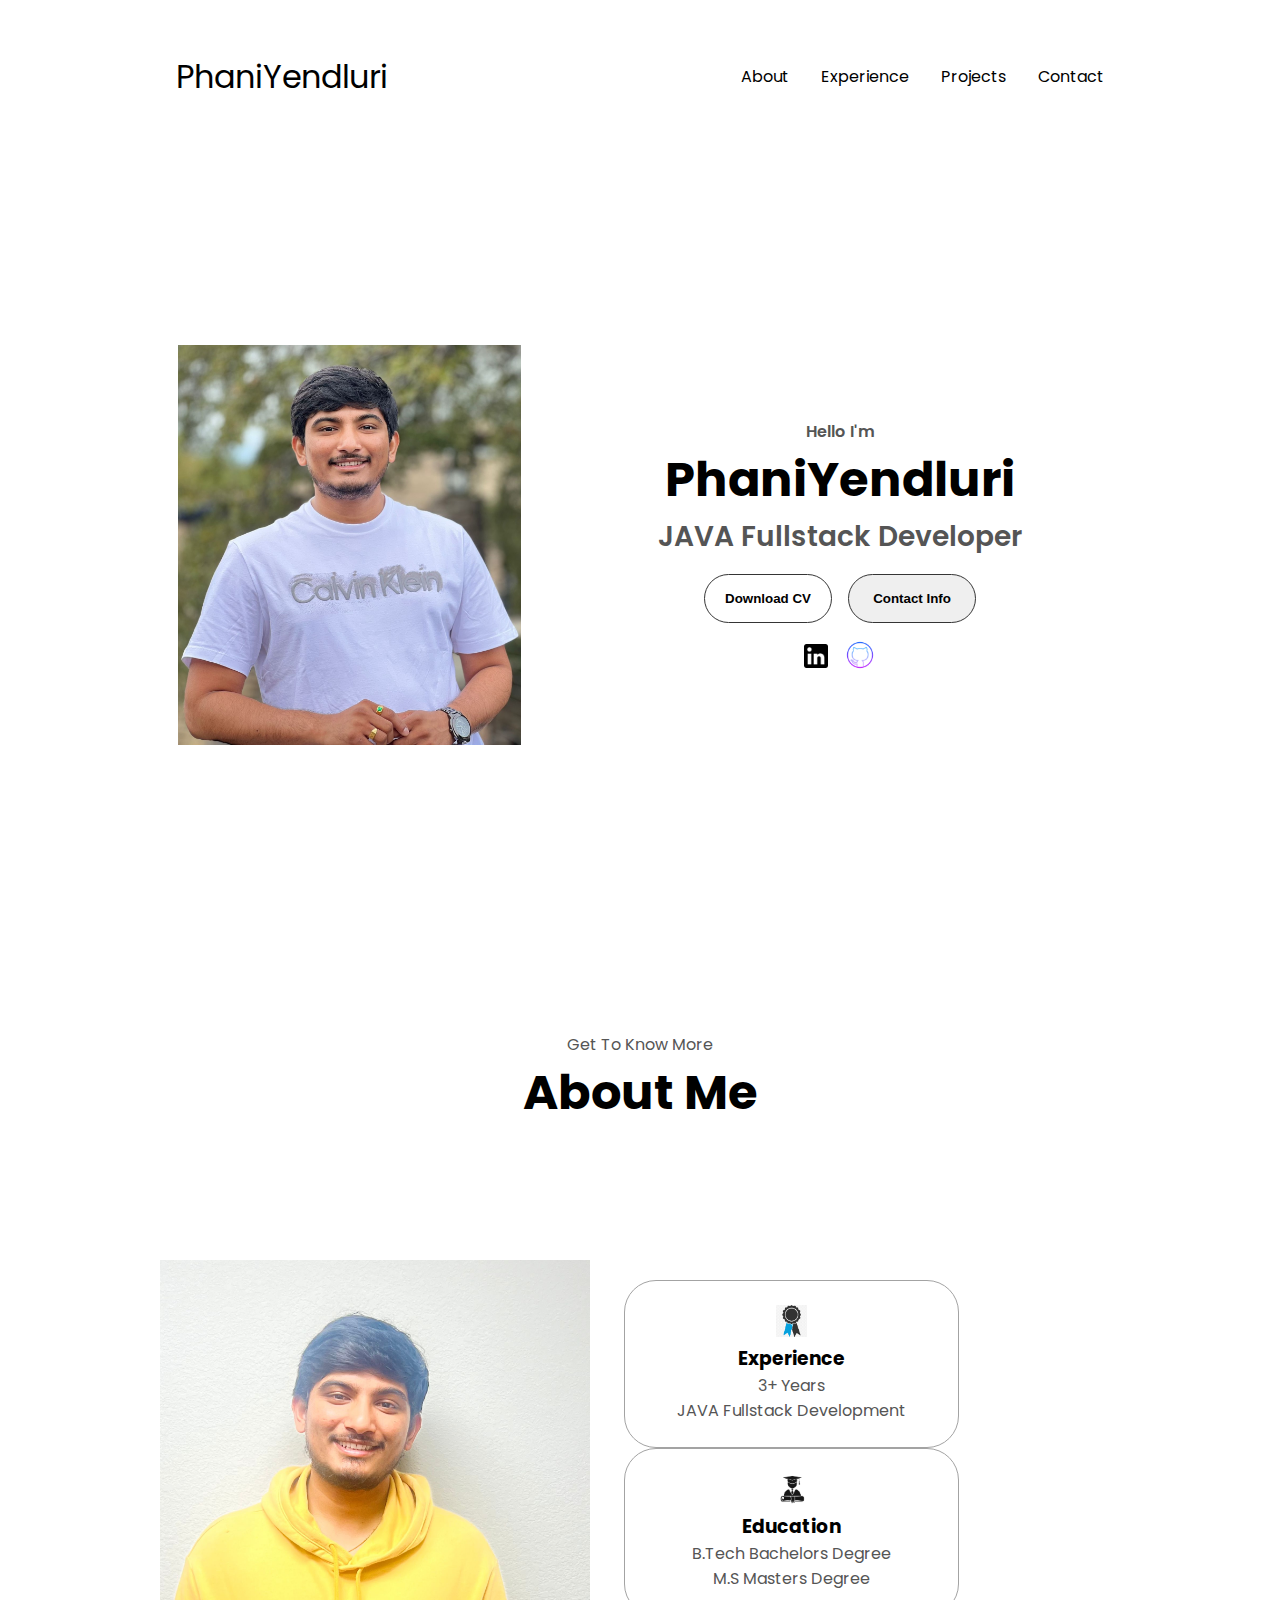
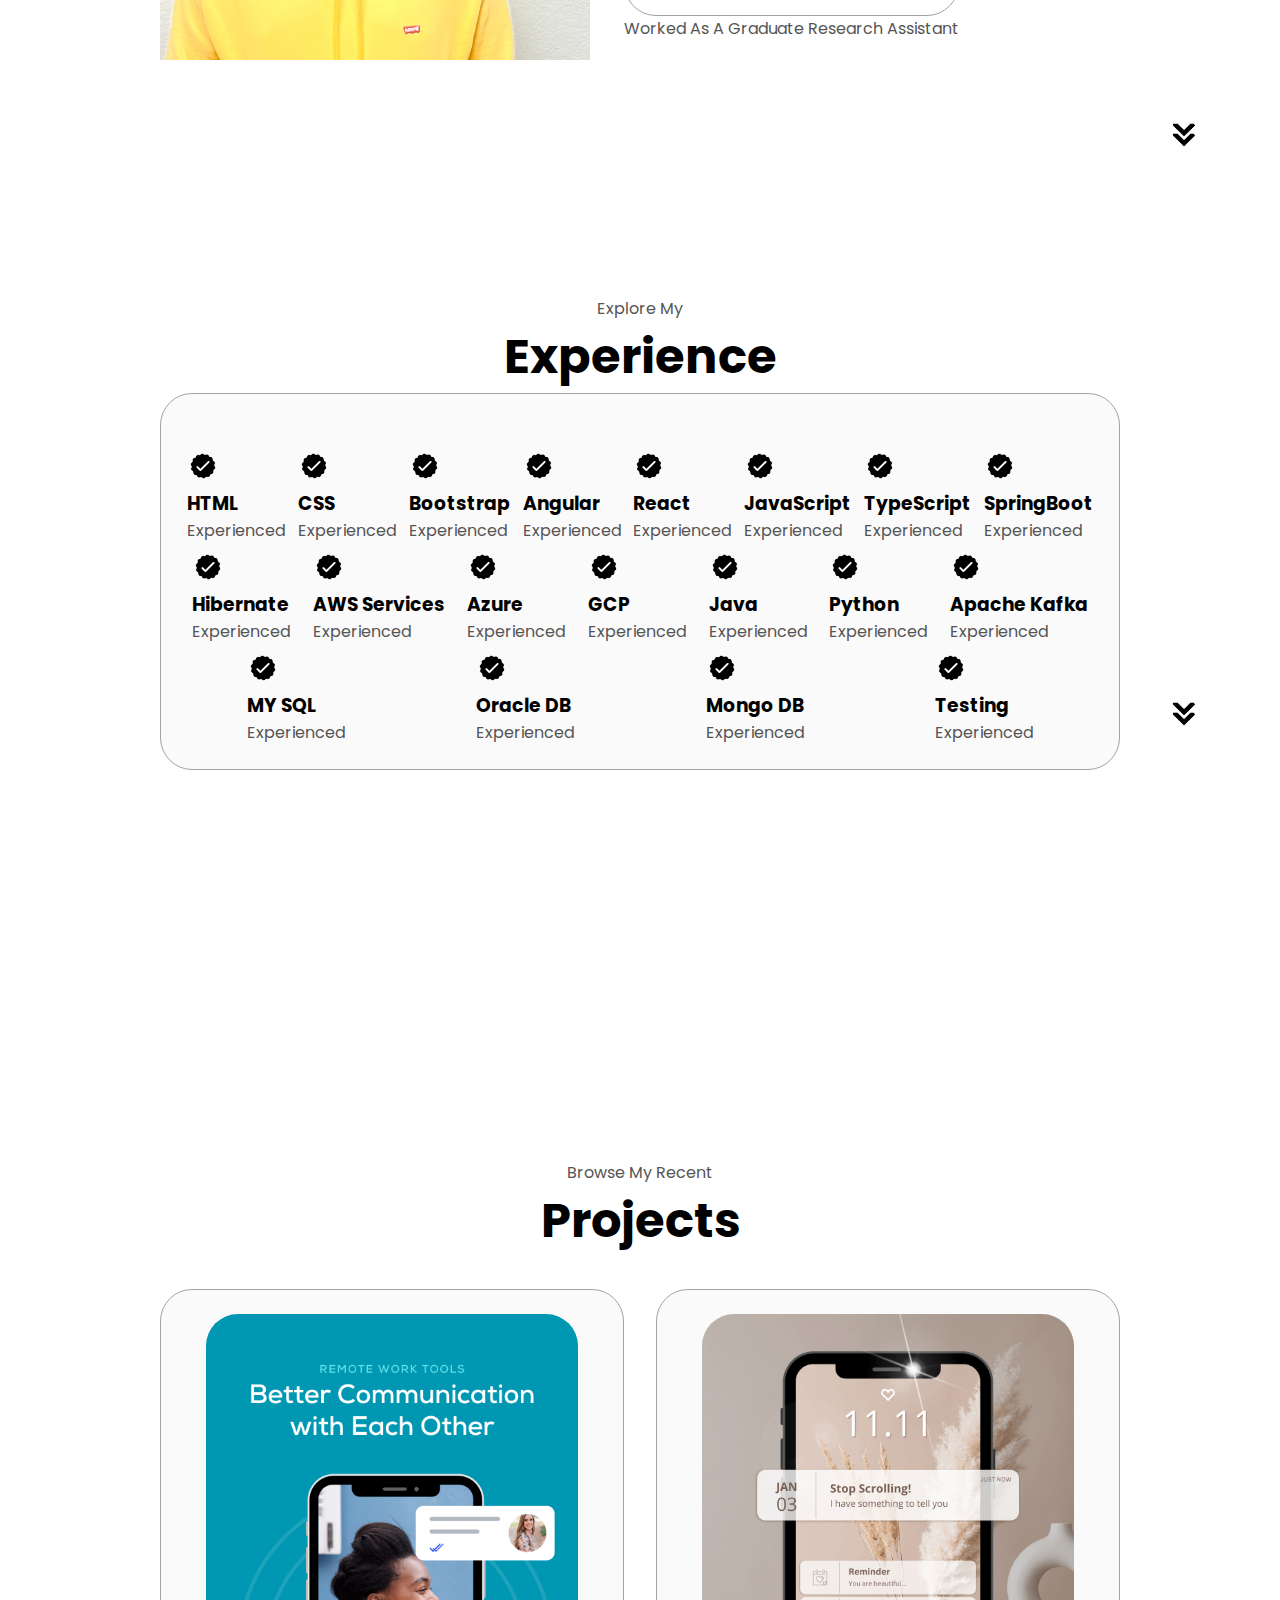
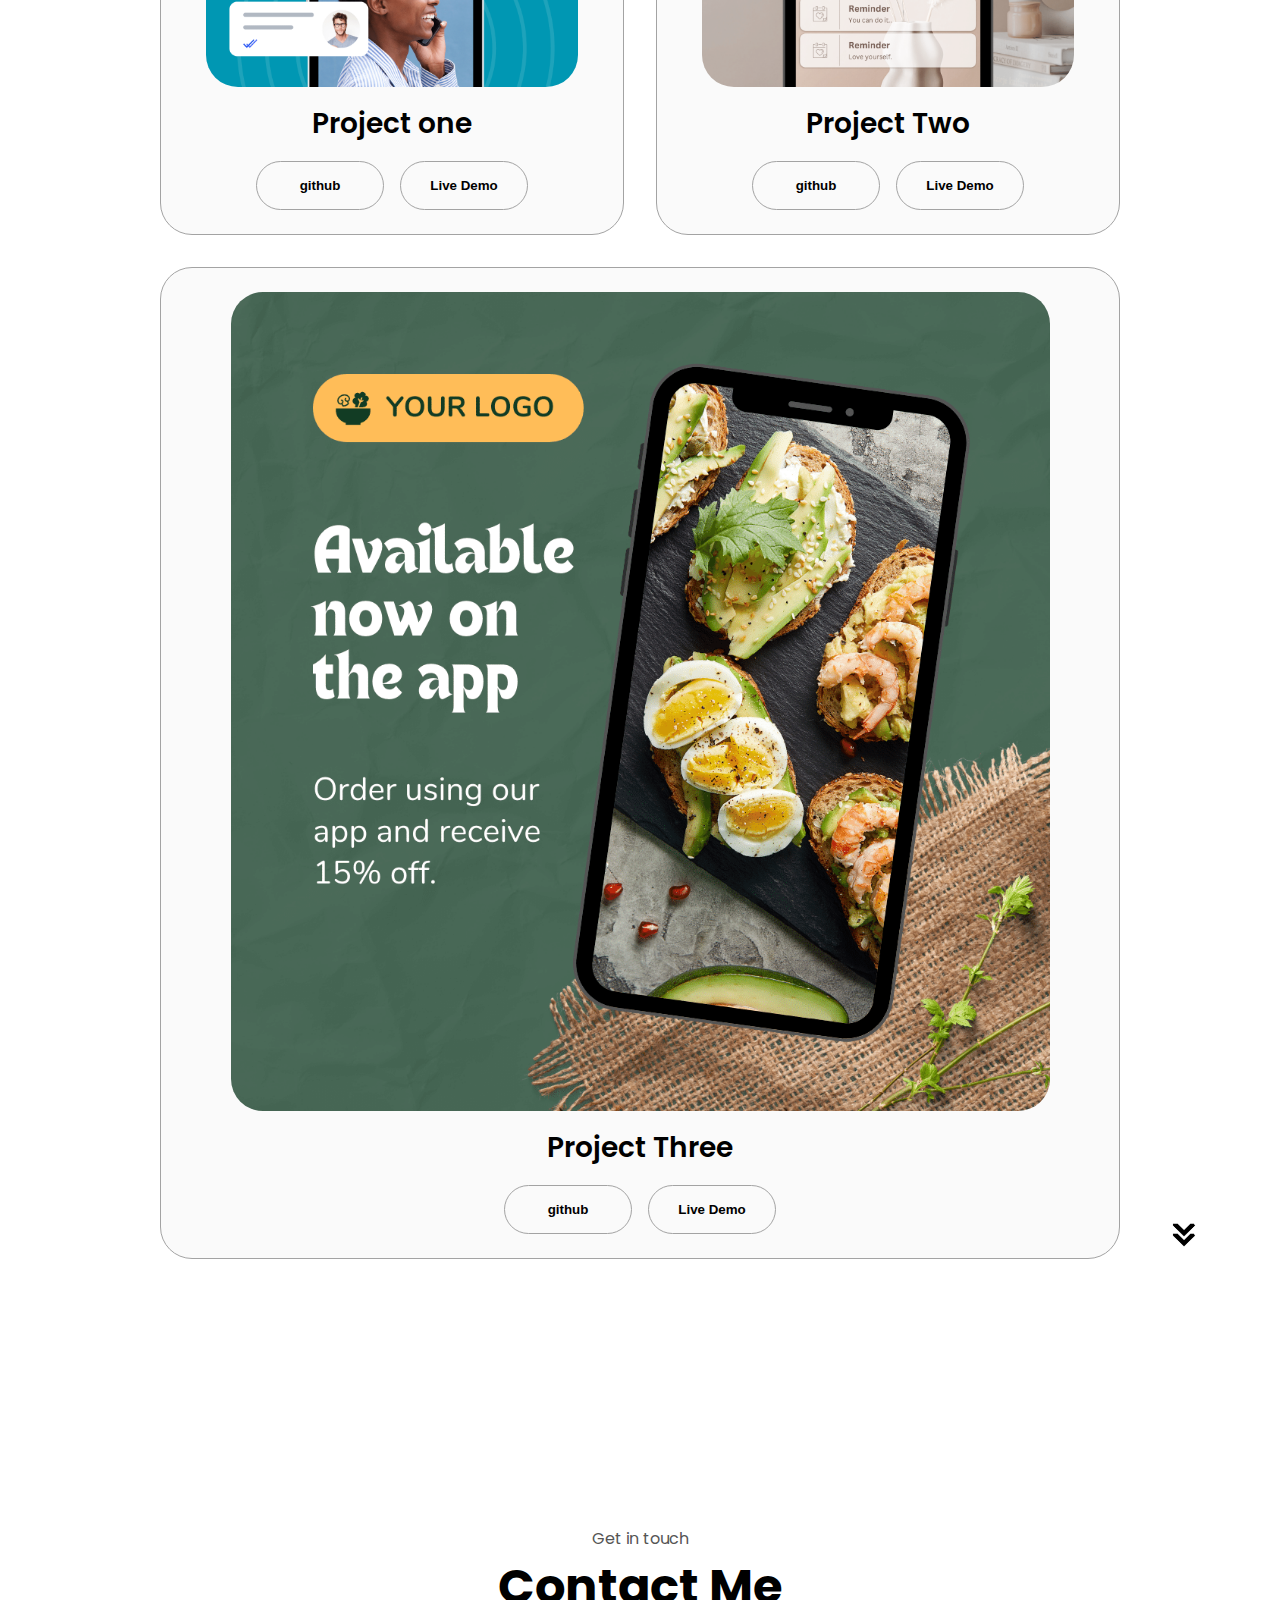
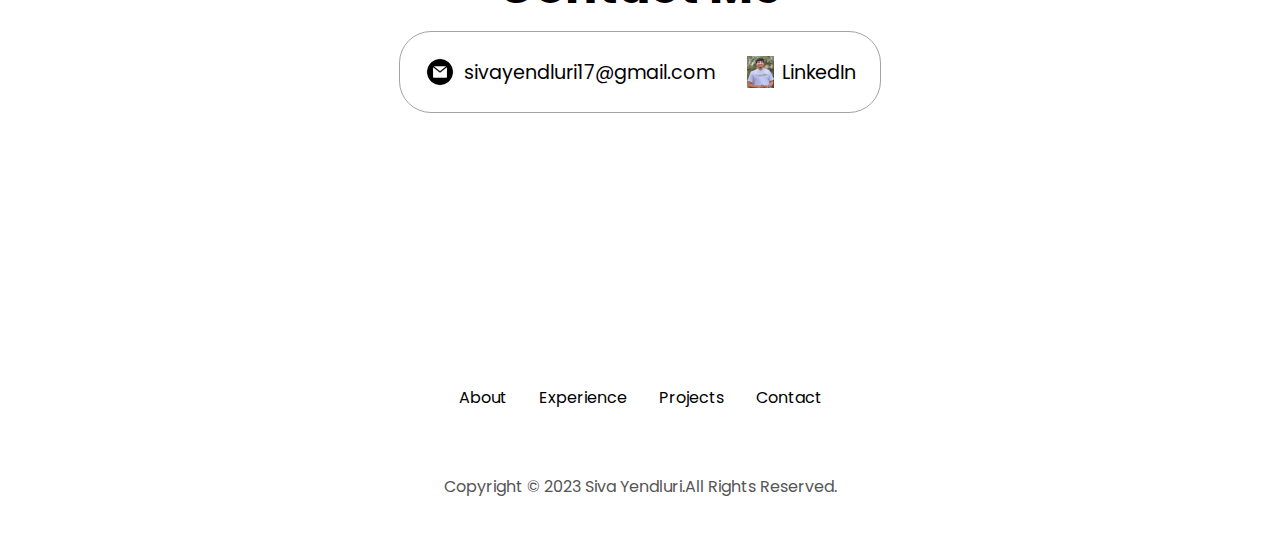
==== index.html @ e6941c3e "Update index.html" ====
<!DOCTYPE html>
<html lang="en">
<head>
    <meta charset="UTF-8" />
    <meta http-equiv="X-UA-Compatible" content="IE=edge" />
    <meta name="viewport" content="width=device-width, initial-scale=1.0" />
    <title>My Portfolio</title>
    <link rel="stylesheet" href="style.css"/>
    <link rel="stylesheet" href="mediaquries.css" />
</head>
<body>
    <nav id="desktop-nav">
     <div class="logo">PhaniYendluri </div>
    <div>
    <ul class="nav-links">
    <li><a href="#About">About</a></li>    
    <li><a href="#Experience">Experience</a></li>    
    <li><a href="#Projects">Projects</a></li>    
    <li><a href="#Contact">Contact</a></li>    
    </ul>    
    </div>   
    </nav>
    <nav id="hamburger-nav">
    <div class="logo">PhaniYendluri</div>   
    <div class="hamburger-menu">
    <div class="hamburger-icon" onclick="toggleMenu()">
    <span></span>
    <span></span>
    <span></span>
</div>
<div class="menu-links">
    <li><a href="#About" onclick="toggleMenu()">About</a></li>    
    <li><a href="#Experience" onclick="toggleMenu()">Experience</a></li>    
    <li><a href="#Projects" onclick="toggleMenu()">Projects</a></li>    
    <li><a href="#Contact" onclick="toggleMenu()">Contact</a></li> 
</div>
</div>
</nav>
<section id="profile">
    <div class="section__pic-container">
        <img src="./images/phaniYendluri.jpg" alt="phaniYendluri"/>
    </div>
    <div class="section__text">
        <p class="section__text__p1">Hello I'm</p>
        <h1 class="title">PhaniYendluri</h1>
        <p class="section__text__p2">JAVA Fullstack Developer</p>
        <div class="btn-container">
            <button class="btn btn-color-2" onclick="window.open('Siva Yendluri SDE Resume.pdf')"> Download CV</button>
            <button
            class="btn btn-color-1"
            onclick="location.href='./#Contact'">Contact Info</button>
        </div>
        <div id="socials-container">
            <img 
            src="./images/LinkedIn_logo.png"
            alt="My LinkedIn profile"
            class="icon"
            id="linkedin_image"
            onclick="location.href='https://www.linkedin.com/in/siva-y-548615285'"/>
            <img
            src="./images/Git_Img.png"
            alt="My Github Profile"
            class="icon"
            onclick="location.href='https://github.com/phaniyendluri'"/>
        </div>
    </div>
    </div>
    <div id="content1">
        <img src="./images/arrow.png"
        alt="Arrow Icon"
        class="icon arrow"
        onclick="location.href='./#About'"/>
    </div>
</section>
<section id="About">
    <p class="section__text__p1">Get To Know More</p>
    <h1 class="title">About Me</h1>
    <div class="section-container">
        <div class="section__pic-container">
            <img src="./images/aboutMe_image.jpg" alt="Profile Picture"
            class="About-pic"/>
        </div>
        <div class="about-details-container">
            <div class="about-container">
                <div class="details-container">
                    <img
                    src="./images/Experience_icon.png"
                    alt="Experience_icon"
                    class="icon"/>
                    <h3>Experience</h3>
                    <p>3+ Years <br/>JAVA Fullstack Development</p>
                </div>
                <div class="details-container">
                    <img
                    src="./images/Education_icon.png"
                    alt="Education_icon"
                    class="icon"/>
                    <h3>Education</h3>
                    <p>B.Tech Bachelors Degree <br/>M.S Masters Degree</p> 
                </div>
            </div>
            <div class="text-container">
                <p> Worked As A Graduate Research Assistant</p>
            </div>
        </div>
    </div>
    <div id="content">
        <img src="./images/arrow.png"
        alt="Arrow Icon"
        class="icon arrow"
        onclick="location.href='./#Experience'"/>
    </div>
</section>
<section id="Experience">
    <p class="section__text__p1">Explore My</p>
    <h1 class="title">Experience</h1>
    <div class="Experience-details-container">
        <!-- <div class="about-containers"> -->
        <div class="about-container"> 
            <div class="details-container color-container">
              <h2 class="Experience-sub-title"></h2>
                <div class="article-container">
                     <article> 
                        <img src="./images/checkmark.png" alt="Experience icon"
                        class="icon"/>
                        <div>
                            <h3>HTML</h3>
                            <p>Experienced</p>
                        </div>
                    </article>
                    <article>
                        <img src="./images/checkmark.png" alt="Experience icon"
                        class="icon"/>
                        <div>
                            <h3>CSS</h3>
                            <p>Experienced</p>
                        </div>
                    </article>
                    <article>
                        <img src="./images/checkmark.png" alt="Experience icon"
                        class="icon"/>
                        <div>
                            <h3>Bootstrap</h3>
                            <p>Experienced</p>
                        </div>
                    </article>
                    <article>
                        <img src="./images/checkmark.png" alt="Experience icon"
                        class="icon"/>
                        <div>
                            <h3>Angular</h3>
                            <p>Experienced</p>
                        </div>
                    </article>
                    <article>
                        <img src="./images/checkmark.png" alt="Experience icon"
                        class="icon"/>
                        <div>
                            <h3>React</h3>
                            <p>Experienced</p>
                        </div>
                    </article>
                    <article>
                        <img src="./images/checkmark.png" alt="Experience icon"
                        class="icon"/>
                        <div>
                            <h3>JavaScript</h3>
                            <p>Experienced</p>
                        </div>
                    </article>
                    <article>
                        <img src="./images/checkmark.png" alt="Experience icon"
                        class="icon"/>
                        <div>
                            <h3>TypeScript</h3>
                            <p>Experienced</p>
                        </div>
                    </article>
                    <article>
                        <img src="./images/checkmark.png" alt="Experience icon"
                        class="icon"/>
                        <div>
                            <h3>SpringBoot</h3>
                            <p>Experienced</p>
                        </div>
                    </article>
                    <article>
                        <img src="./images/checkmark.png" alt="Experience icon"
                        class="icon"/>
                        <div>
                            <h3>Hibernate</h3>
                            <p>Experienced</p>
                        </div>
                    </article>
                    <article>
                        <img src="./images/checkmark.png" alt="Experience icon"
                        class="icon"/>
                        <div>
                            <h3>AWS Services</h3>
                            <p>Experienced</p>
                        </div>
                    </article>
                    <article>
                        <img src="./images/checkmark.png" alt="Experience icon"
                        class="icon"/>
                        <div>
                            <h3>Azure</h3>
                            <p>Experienced</p>
                        </div>
                    </article>
                    <article>
                        <img src="./images/checkmark.png" alt="Experience icon"
                        class="icon"/>
                        <div>
                            <h3>GCP</h3>
                            <p>Experienced</p>
                        </div>
                    </article>
                    <article>
                        <img src="./images/checkmark.png" alt="Experience icon"
                        class="icon"/>
                        <div>
                            <h3>Java</h3>
                            <p>Experienced</p>
                        </div>
                    </article>
                    <article>
                        <img src="./images/checkmark.png" alt="Experience icon"
                        class="icon"/>
                        <div>
                            <h3>Python</h3>
                            <p>Experienced</p>
                        </div>
                    </article>
                    <article>
                        <img src="./images/checkmark.png" alt="Experience icon"
                        class="icon"/>
                        <div>
                            <h3>Apache Kafka</h3>
                            <p>Experienced</p>
                        </div>
                    </article>
                    <article>
                        <img src="./images/checkmark.png" alt="Experience icon"
                        class="icon"/>
                        <div>
                            <h3>MY SQL</h3>
                            <p>Experienced</p>
                        </div>
                    </article>
                    <article>
                        <img src="./images/checkmark.png" alt="Experience icon"
                        class="icon"/>
                        <div>
                            <h3>Oracle DB</h3>
                            <p>Experienced</p>
                        </div>
                    </article>
                    <article>
                        <img src="./images/checkmark.png" alt="Experience icon"
                        class="icon"/>
                        <div>
                            <h3>Mongo DB</h3>
                            <p>Experienced</p>
                        </div>
                    </article>
                    <article>
                        <img src="./images/checkmark.png" alt="Experience icon"
                        class="icon"/>
                        <div>
                            <h3>Testing</h3>
                            <p>Experienced</p>
                        </div>
                    </article>
                </div>
            </div>
        </div>
    </div>
    <div id="content">
        <img src="./images/arrow.png"
        alt="Arrow Icon"
        class="icon arrow"
        onclick="location.href='./#Projects'"/>
    </div>
</section>
<section id="Projects">
    <p class="section__text__p1"> Browse My Recent</p>
    <h1 class="title">Projects</h1>
    <div class="Experience-details-container">
        <div class="about-containers">
        <div class="details-container color-container">
            <div class="article-container">
                <img
                src="./images/project-1.png"
                alt="project 1"
                class="project-img"/>
            </div>
            <h2 class="Experience-sub-title project-title">Project one</h2>
            <div class="btn-container">
                <button
                class="btn btn-color-2 project-btn"
                onclick="location.href='https://github.com/phaniyendluri'">
            github
        </button>
        <button
                class="btn btn-color-2 project-btn"
                onclick="location.href='https://github.com/phaniyendluri'">
            Live Demo
        </button>
        </div>
    </div>
        <div class="details-container color-container">
            <div class="article-container">
                <img
                src="./images/project-2.png"
                alt="project 2"
                class="project-img"/>
            </div>
            <h2 class="Experience-sub-title project-title">Project Two</h2>
            <div class="btn-container">
                <button
                class="btn btn-color-2 project-btn"
                onclick="location.href='https://github.com/phaniyendluri'">
            github
        </button>
        <button
                class="btn btn-color-2 project-btn"
                onclick="location.href='https://github.com/phaniyendluri'">
            Live Demo
        </button>
        </div>
    </div>
        <div class="details-container color-container">
            <div class="article-container">
                <img
                src="./images/project-3.png"
                alt="project 3"
                class="project-img"/>
            </div>
            <h2 class="Experience-sub-title project-title">Project Three</h2>
            <div class="btn-container">
                <button
                class="btn btn-color-2 project-btn"
                onclick="location.href='https://github.com/phaniyendluri'">
            github
        </button>
        <button
                class="btn btn-color-2 project-btn"
                onclick="location.href='https://github.com/phaniyendluri'">
            Live Demo
        </button>
        </div>
    </div>
</div>
</div>
<div id="content"> 
        <img src="./images/arrow.png"
        alt="Arrow Icon"
        class="icon arrow"
        onclick="location.href='./#Projects'"/>
    </div>
</section>
<section id="Contact">

<p class="section__text__p1">Get in touch</p>
<h1 class="title">Contact Me</h1>
<div class="Contact-info-upper-container">
<div class="Contact-info-container">
    <img
    src="./images/email.png"
    alt="Email icon"
    class="icon Contact-icon"/>
    <p><a href="mailto:sivayendluri17@gmail.com">sivayendluri17@gmail.com</a></p>
</div>
<div class="Contact-info-container">
    <img
    src="images/phaniYendluri.jpg"
    alt="LinkedIn icon"
    class="icon Contact-icon"/>
    <p><a href="https://www.linkedin.com/in/siva-y-548615285">LinkedIn</a></p>
</div>
</div>
 <!-- <div id="content">
    <img src="arrow.png"
    alt="Arrow Icon"
    class="icon arrow"
    onclick="location.href='./#Contact'"/>
</div>  -->
</section>
<footer>
    <nav>
        <div class="nav-links-container">
            <ul class="nav-links">
                <li><a href="#About">About</a></li>    
                <li><a href="#Experience">Experience</a></li>    
                <li><a href="#Projects">Projects</a></li>    
                <li><a href="#Contact">Contact</a></li>    
                </ul>  
        </div>
    </nav>
    <p> Copyright &#169; 2023 Siva Yendluri.All Rights Reserved.</p>
</footer>
<script src="script.js"></script>
</body>
</html>
---- style.css ----
/*General*/

  @import url('https://fonts.googleapis.com/css2?family=Poppins:wght@300;400;500;600&display=swap');


*{
    margin: 0;
    padding: 0;
}
body{
    font-family: 'Poppins', sans-serif;
}
html{
    scroll-behavior: smooth;
}
p{
   color: rgb(85, 85,85); 
}
/* Transsition */
a,
.btn{
    transition: all 300ms ease;
}
/* Desktop nav */
nav,
.nav-links{
    display: flex;
}
nav{
    justify-content: space-around;
    align-items: center;
    height: 17vh;
}
.nav-links{
    gap: 2rem;
    list-style: none;
    font-style: 1.5rem;
}
a{
    color: black;
    text-decoration: none;
    text-decoration-color: white;

}
a:hover{
    color: gray;
    text-decoration: underline;
    text-underline-offset: 1rem;
    text-decoration-color: rgb(181, 181, 181);
}
.logo{
  font-size: 2rem;  
}
.logo:hover{
    cursor: default;
}
/* Hamburger-menu */
#hamburger-nav{
    display: none;
}
.hamburger-menu{
    position: relative;
    display: inline-block;
}
.hamburger-icon{
    display: flex;
    flex-direction: column;
    justify-content: space-between;
    height: 24px;
    width: 30px;
    cursor: pointer;
}

.hamburger-icon span {
    width: 100%;
    height: 2px;
    background-color:black;
    transition:all 0.3 ease-in-out;
}
.menu-links{
    position: absolute;
    top: 100%;
    right: 0;
    background-color: white;
    width: fit-content;
    max-height: 0;
    overflow: hidden;
    transition:all 0.3 ease-in-out;
}
.menu-links a{
    display: block;
    padding: 10px;
    text-align: center;
    font-size: 1.5rem;
    color: black;
    text-decoration: none;
    transition: all 0.3 ease-in-out;
    
}
.menu-links li {
    list-style: none;
}
.menu-links.open {
    max-height: 300px;
}
.hamburger-icon.open span:first-child {
    transform: rotate(45deg) translate(10px, 5px);
}
.hamburger-icon.open span:nth-child(2) {
   opacity: 0;
}
.hamburger-icon.open span:last-child {
    transform: rotate(-45deg) translate(10px, -5px);
}
.hamburger-icon span:first-child{
    transform: none;
}
.hamburger-icon span:first-child{
    opacity: 1;
}
.hamburger-icon span:first-child{
    transform: none;
}
/* Sections */
section{
    padding-top: 4vh;
    height: 96vh;
    margin: 0 10rem;
    box-sizing: border-box;
    min-height: fit-content;
}

.section-container {
    display: flex;
}

/* Profile Section */
#profile{
    display: flex;
    justify-content: center;
    gap: 5rem;
    height: 80vh;
}

.section__pic-container{
    display: flex;
    height: 400px;
    width: 400px;
    margin: 0;
}
.section__text{
    align-self: center;
    text-align: center;

}

.section__text p {
    font-weight: 600;
}

.section__text__p1 {
    text-align: center;
}

.section__text__p2 {
    font-size: 1.75rem;
    margin-bottom: 1rem;
}

.title{
    font-size: 3rem;
    text-align: center;
    /* padding-left: 70px; */
}

#socials-container {
    display: flex;
    justify-content:center;
    margin-top: 1rem;
    gap: 1rem;
}
/*Icons*/
.icon{
    cursor: pointer;
    height: 2rem;
}
#linkedin_image{
    height: 1.5rem;
    padding-top: 5px;
}
/* Buttons */
.btn-container {
    display: flex;
    justify-content: center;
    gap: 1rem;
}

.btn {
    font-weight: 600;
    transition: all 300ms ease;
    padding: 1rem;
    width: 8rem;
    border-radius: 2rem;
}

.btn-color-1, 
.btn-color-2 {
    border: rgb(53, 53, 53) 0.1rem solid;

}

.btn-color-1:hover,
.btn-color-2:hover {
    background: rgb(53, 53, 53);
    color:white
}

.btn-color-1:hover {
    background:rgb(0,0,0);
}
.btn-color-2 {
    background:none ;
}

.btn-color-2:hover{
    border: rgb(255,255,255) 0.1rem solid;
}

.btn-container {
    gap: 1rem;
}

#content {
    position: relative;
}
#content1 {
    position: relative;
}

/* About Section */

#about {
    position: relative;
}
.about-containers {
    gap: 2rem;
    margin-bottom: 2rem;
    margin-top: 2rem;
}

.about-details-container {
    justify-content: center;
    flex-direction: column;
}
.about-containers, .about-details-container {
    display: flex;
}
.about.pic{
    border-radius: 2rem;
}
#content img {
    position: absolute;
    right: -5rem;
    bottom: 2.5rem;
}
#content1 img {
    position: absolute;
    right: -14rem;
    bottom: 2.5rem;
}
.details-container {
    padding: 1.5rem;
    flex: 1;
    background:white;
    border-radius: 2rem;
    border: rgb(53, 53, 53) 0.1rem solid;
    border-color: rgb(163, 163, 163);
    text-align: center;
}

.section-container {
    gap: 4rem;
    height: 80%;
}
.section__pic-container {
    height: 400px;
    width: 400px;
    margin: auto 0;
}
/* Experience Section */
#Experience{
    position: relative;
}
.Experience-sub-title{
    color: rgb(85,85,85);
    font-weight: 600;
    font-size: 1.75rem;
    margin-bottom: 2rem;
}
.Experience-details-container {
    display: flex;
    justify-content: center;
    flex-direction: column;
}

.article-container {
    display: flex;
    text-align: initial;
    flex-wrap: wrap;
    flex-direction: row;
    gap: 2.5rem;
    justify-content: space-around;
    gap:0.5rem;
}

article .icon {
    cursor: default;
}
#Projects {
    position: relative;
}
.color-container {
    border-color: rgb(163, 163, 163);
    background: rgb(250,250,250);
}
.project-img {
  border-radius: 2rem;
  width: 90%;
  height: 90%;  
}
.project-title {
    margin: 1rem;
    color:black;
}
.project-btn {
    color: black;
    border-color: rgb(163, 163, 163);
}

/* Contact */

#Contact {
    display: flex;
    justify-content: center;
    flex-direction: column;
    height: 70vh;
}

.Contact-info-upper-container {
    display: flex;
    justify-content: center;
    border-radius: 2rem;
    border: rgb(53, 53, 53) 0.1rem solid;
    border-color: rgb(163, 163, 163);
    background: (250,250,250);
    margin: 0.5rem auto;
    padding: 0.5rem;
}
.Contact-info-container {
    display: flex;
    align-items: center;
    justify-content: center;
    gap: 0.5rem;
    margin: 1rem;
}
.Contact-info-container p {
    font-size: larger;
}
.Contact-icon {
    cursor: default;
}
.email-icon {
    height: 2.5rem;
}

/* Footer */

footer {
    height: 26vh;
    margin: 0 1rem;
}
footer p {
    text-align: center;
}
---- mediaquries.css ----
@media screen and (max-width: 1400px) {
    #profile {
      height: 83vh;
      margin-bottom: 6rem;
    }
    .about-containers {
      flex-wrap: wrap;
    }
    #contact,
    #projects {
      height: fit-content;
    }
  }
  
  @media screen and (max-width: 1200px) {
    #desktop-nav {
      display: none;
    }
    #hamburger-nav {
      display: flex;
    }
    #experience,
    .experience-details-container {
      margin-top: 2rem;
    }
    #profile,
    .section-container {
      display: block;
    }
    .arrow {
      display: none;
    }
    section,
    .section-container {
      height: fit-content;
    }
    section {
      margin: 0 5%;
    }
    .section__pic-container {
      width: 275px;
      height: 275px;
      margin: 0 auto 2rem;
    }
    .about-containers {
      margin-top: 0;
    }
  }
  
  @media screen and (max-width: 600px) {
    #contact,
    footer {
      height: 40vh;
    }
    #profile {
      height: 83vh;
      margin-bottom: 0;
    }
    article {
      font-size: 1rem;
    }
    footer nav {
      height: fit-content;
      margin-bottom: 2rem;
    }
    .about-containers,
    .contact-info-upper-container,
    .btn-container {
      flex-wrap: wrap;
    }
    .contact-info-container {
      margin: 0;
    }
    .contact-info-container p,
    .nav-links li a {
      font-size: 1rem;
    }
    .experience-sub-title {
      font-size: 1.25rem;
    }
    .logo {
      font-size: 1.5rem;
    }
    .nav-links {
      flex-direction: column;
      gap: 0.5rem;
      text-align: center;
    }
    .section__pic-container {
      width: auto;
      height: 46vw;
      justify-content: center;
    }
    .section__text__p2 {
      font-size: 1.25rem;
    }
    .title {
      font-size: 2rem;
    }
    .text-container {
      text-align: justify;
    }
  }
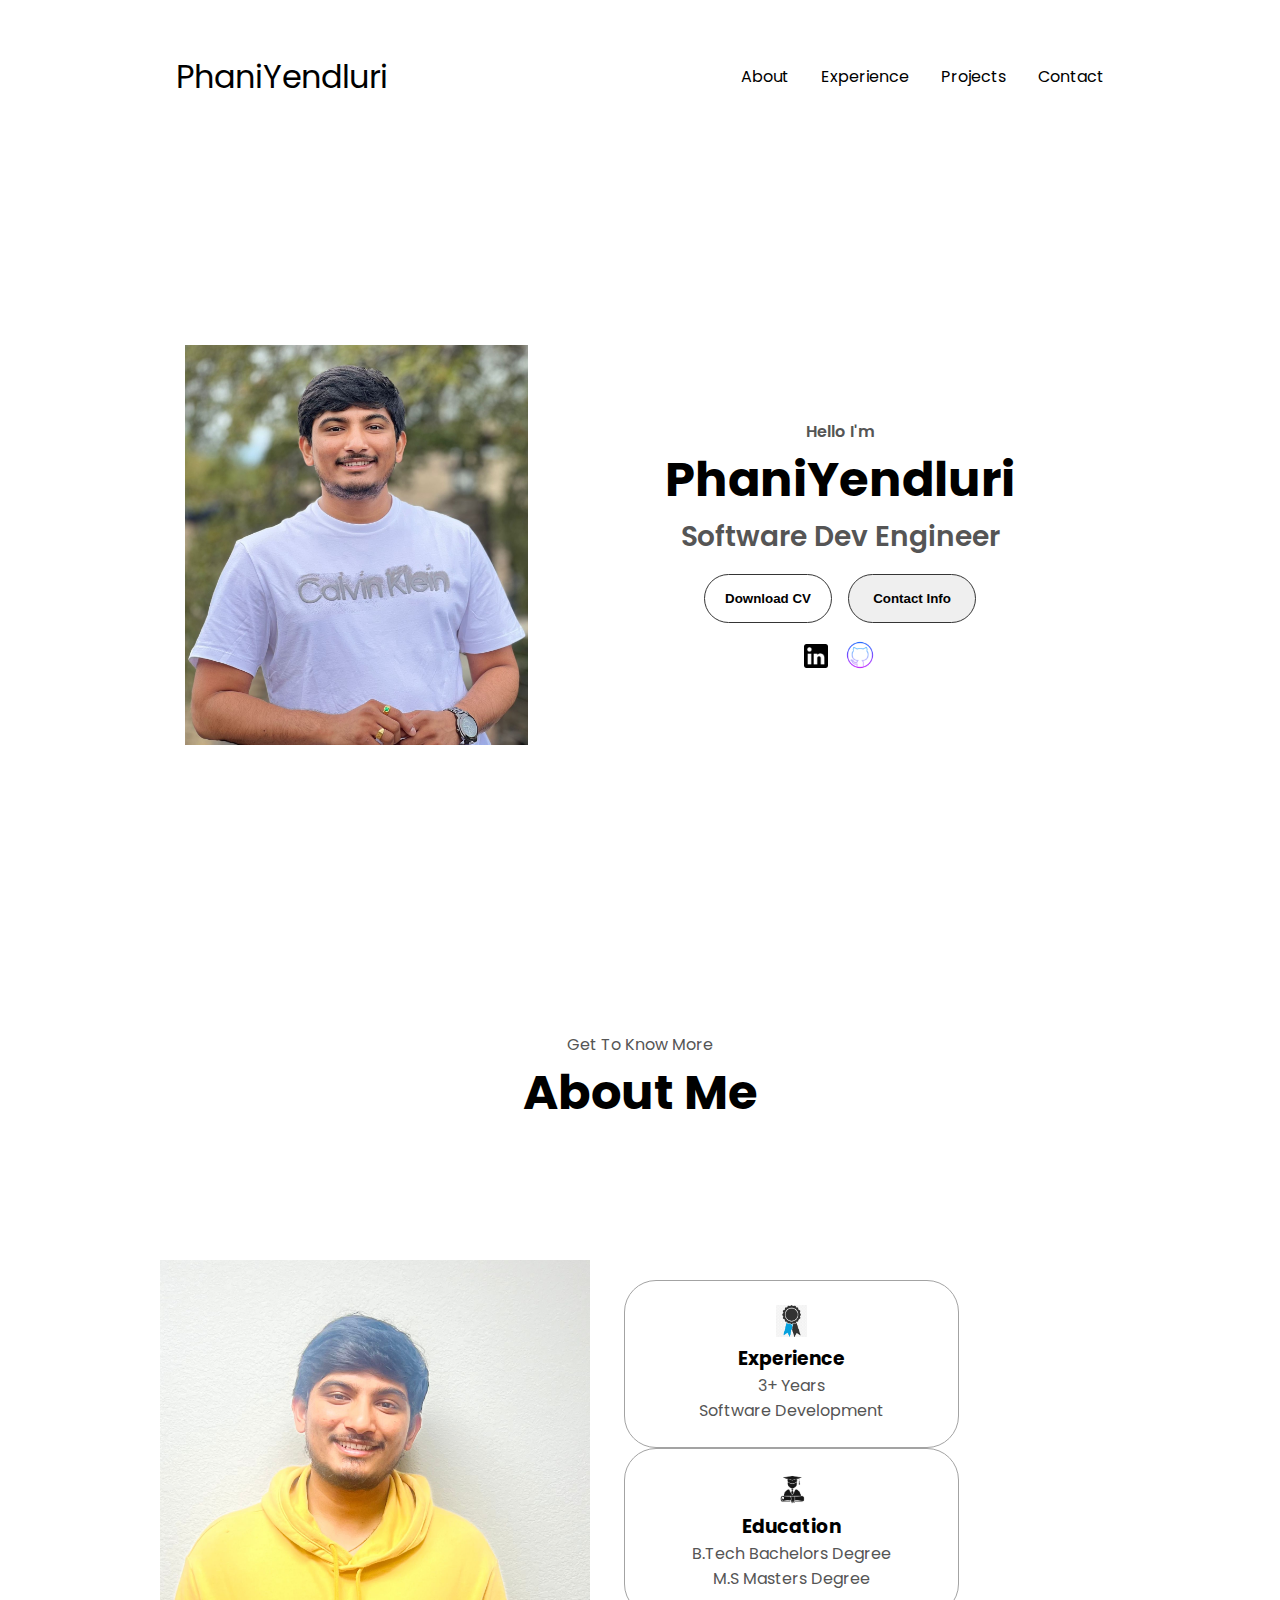
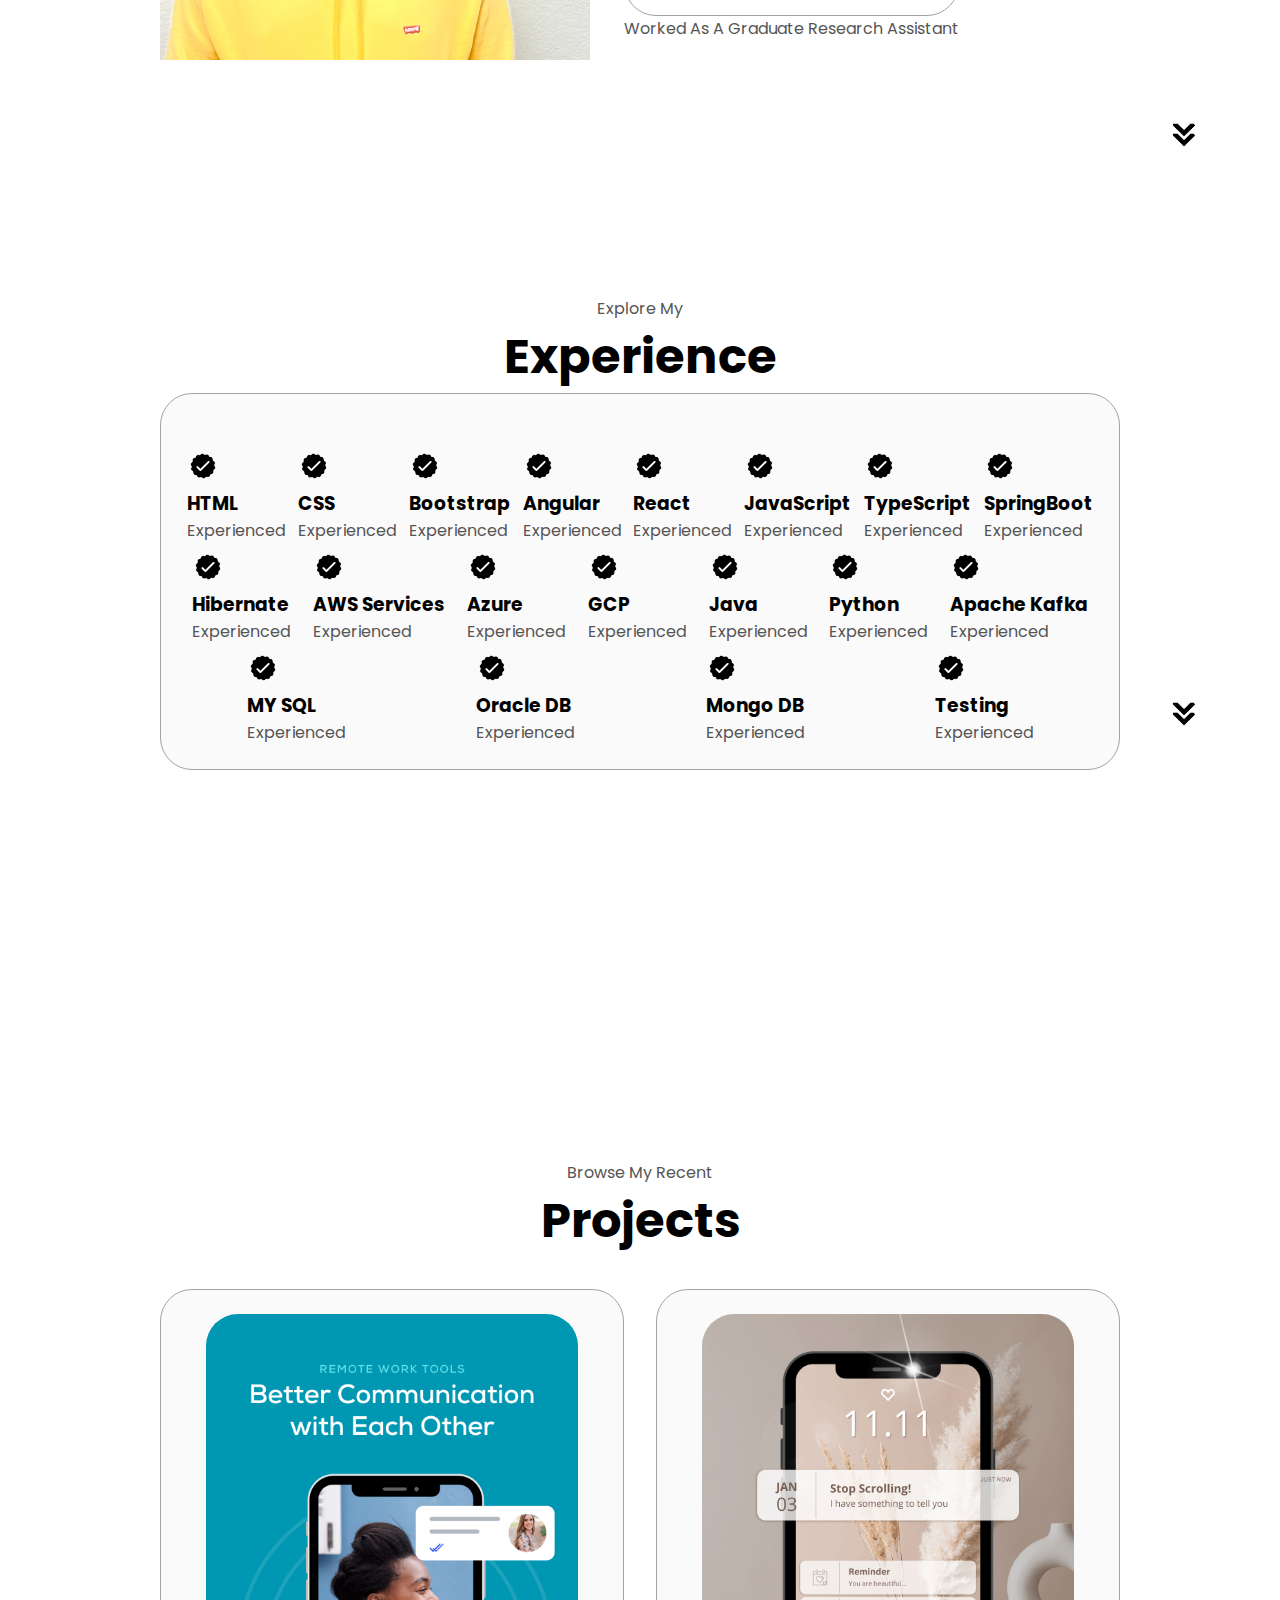
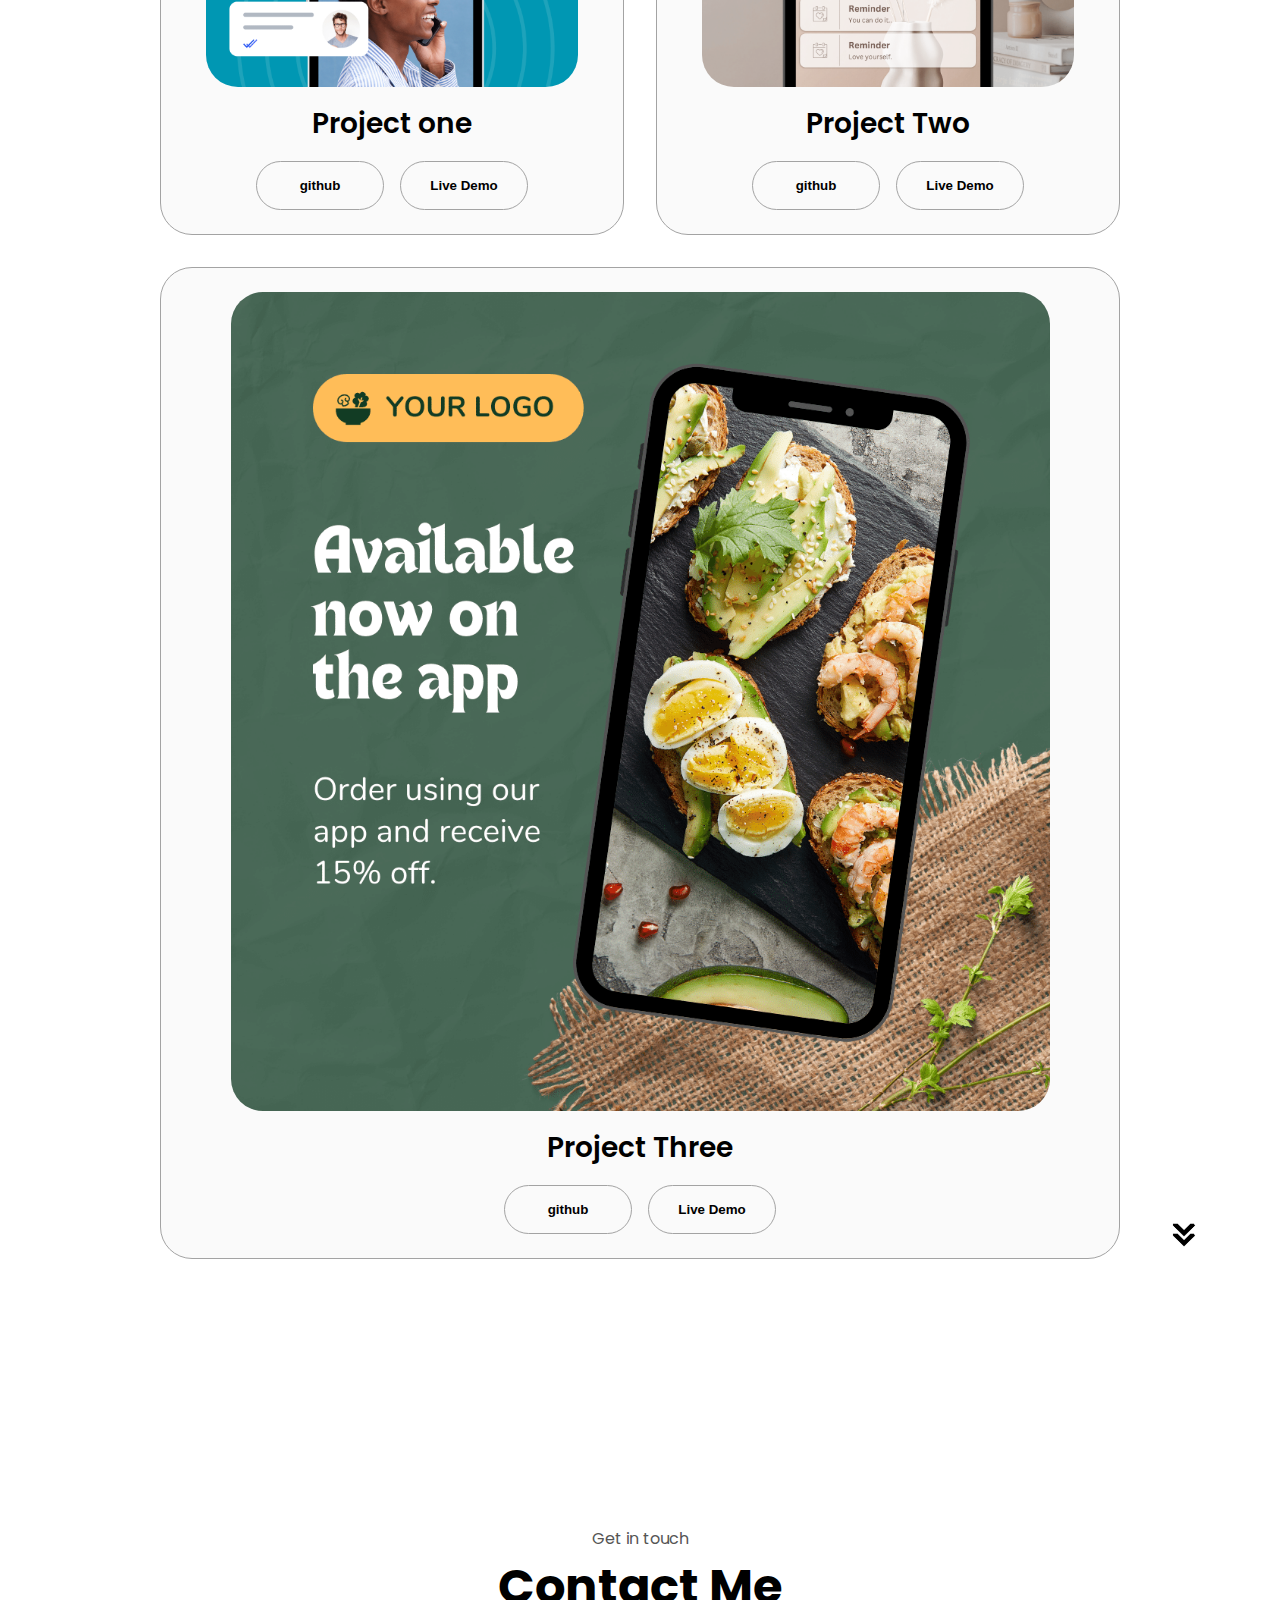
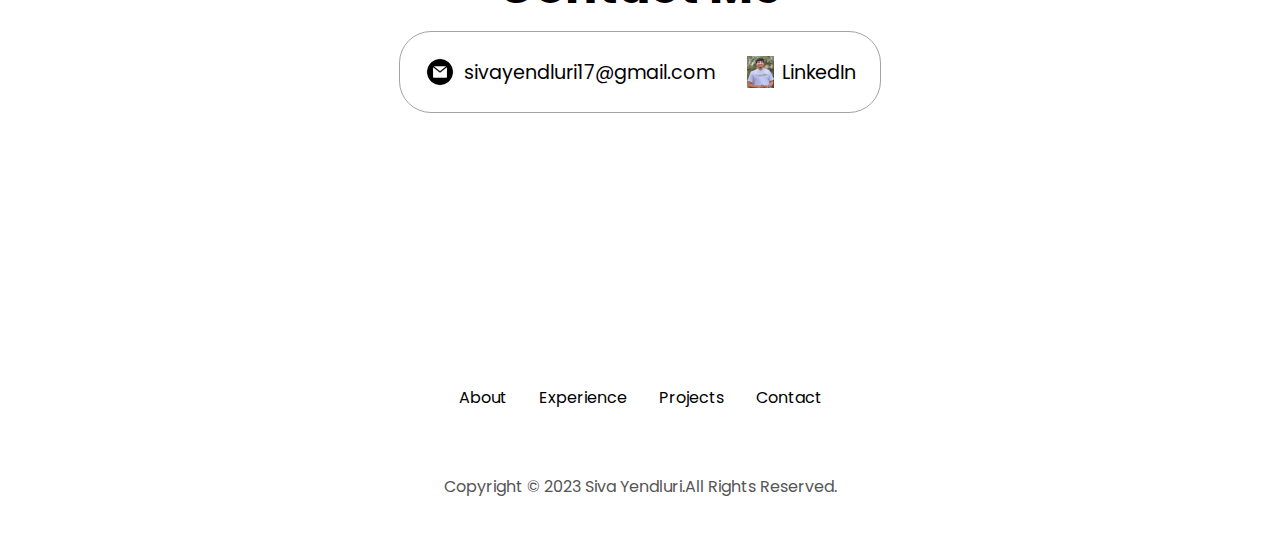
==== commit 5f2635dd: "Update index.html" ====
--- a/index.html
+++ b/index.html
@@ -43,9 +43,9 @@
     <div class="section__text">
         <p class="section__text__p1">Hello I'm</p>
         <h1 class="title">PhaniYendluri</h1>
-        <p class="section__text__p2">JAVA Fullstack Developer</p>
+        <p class="section__text__p2">Software Dev Engineer</p>
         <div class="btn-container">
-            <button class="btn btn-color-2" onclick="window.open('Siva Yendluri SDE Resume.pdf')"> Download CV</button>
+            <button class="btn btn-color-2" onclick="window.open('.\Siva Yendluri SDE Resume.pdf')"> Download CV</button>
             <button
             class="btn btn-color-1"
             onclick="location.href='./#Contact'">Contact Info</button>
@@ -88,7 +88,7 @@
                     alt="Experience_icon"
                     class="icon"/>
                     <h3>Experience</h3>
-                    <p>3+ Years <br/>JAVA Fullstack Development</p>
+                    <p>3+ Years <br/>Software Development</p>
                 </div>
                 <div class="details-container">
                     <img
